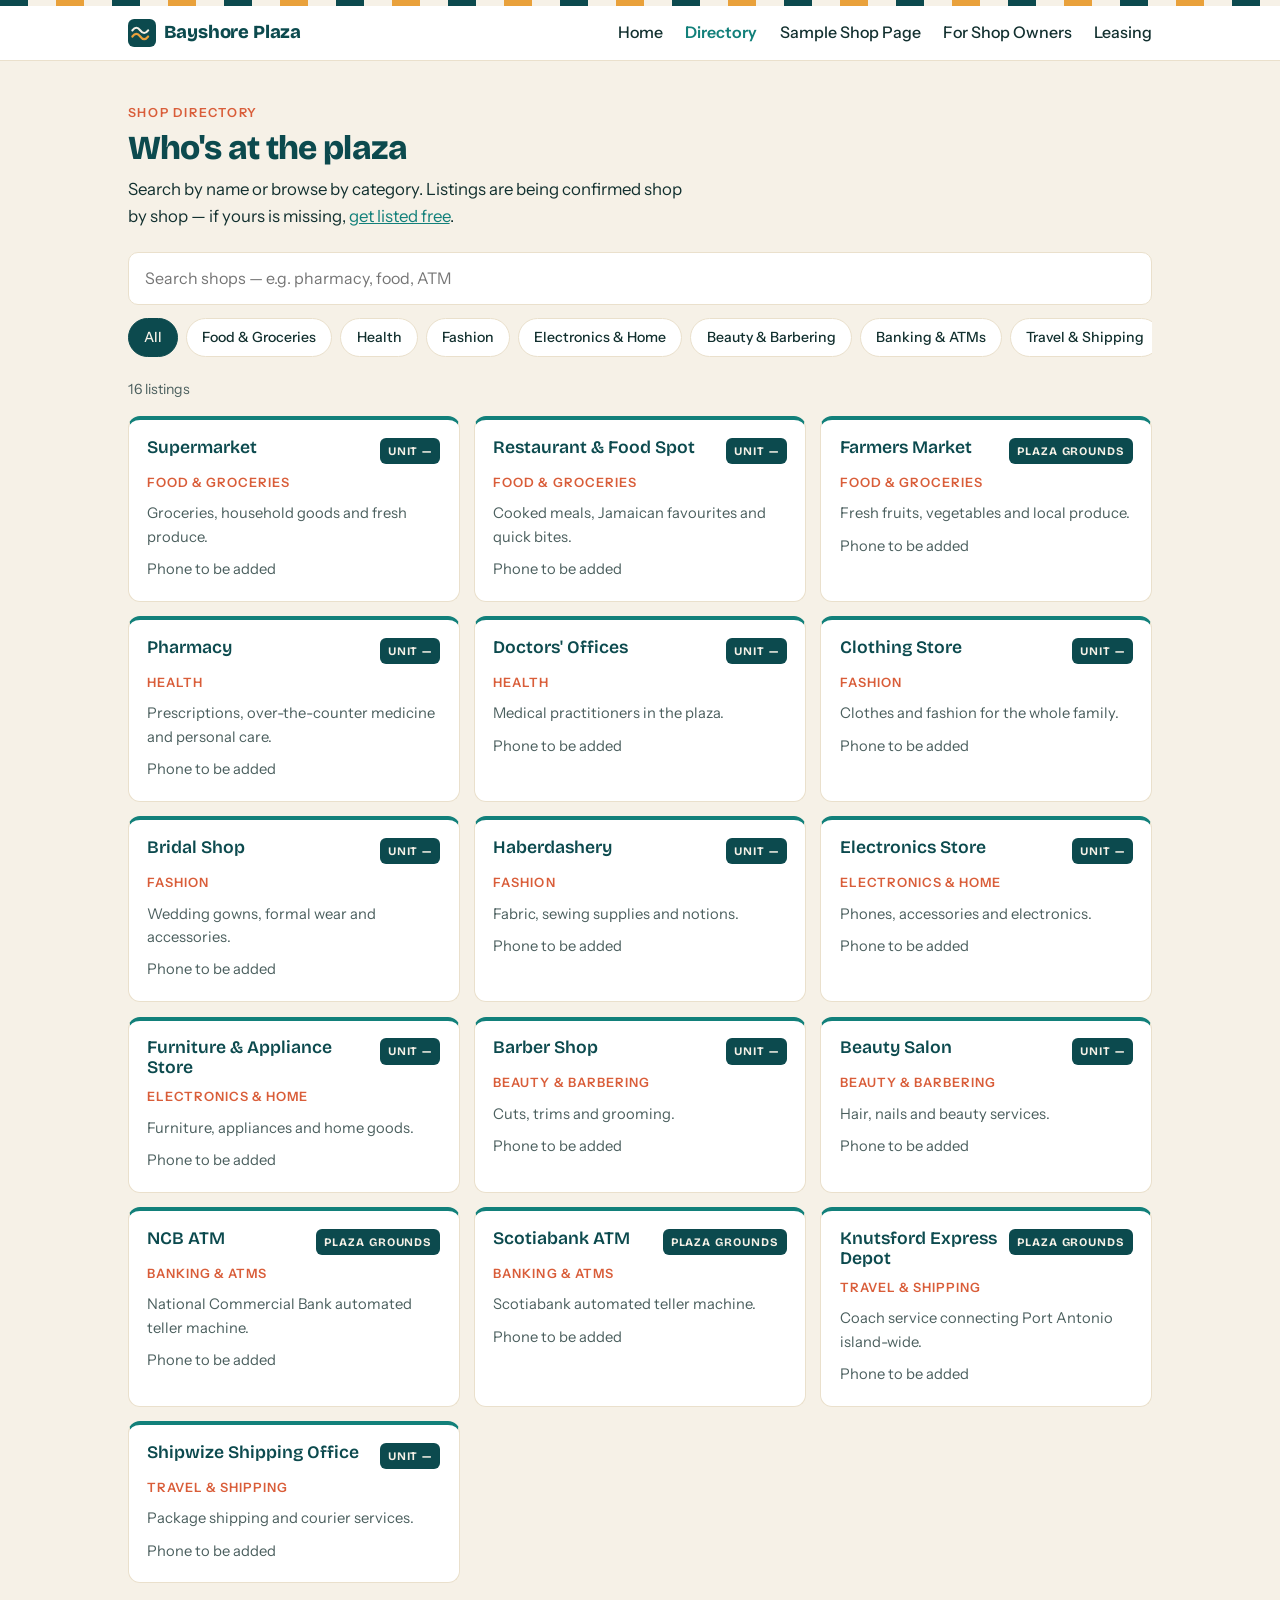
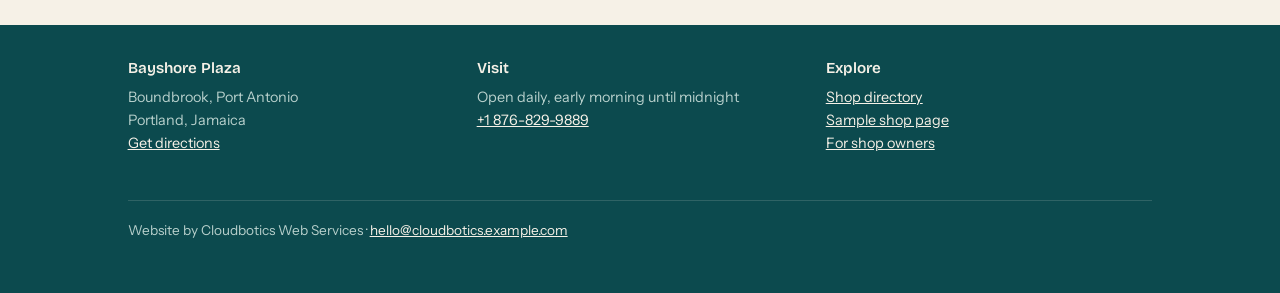
==== directory.html @ 3031645c "Bayshore Plaza teaser site — Phase 1 validation asset Static mobile-first site (4 pages), shop direc" ====
<!DOCTYPE html>
<html lang="en">
<head>
  <meta charset="UTF-8">
  <meta name="viewport" content="width=device-width, initial-scale=1.0">
  <title>Shop Directory — Bayshore Plaza, Port Antonio</title>
  <meta name="description" content="Browse the shops and services at Bayshore Plaza, Boundbrook, Port Antonio: supermarket, pharmacy, restaurants, fashion, electronics, ATMs and more.">

  <!-- Open Graph -->
  <meta property="og:type" content="website">
  <meta property="og:title" content="Shop Directory — Bayshore Plaza">
  <meta property="og:description" content="Find every shop and service at Bayshore Plaza, Port Antonio.">
  <!-- PLACEHOLDER: replace domain with the real deployed URL (og-image.jpg ships in this folder; regenerate from og-card.html) -->
  <meta property="og:url" content="https://bayshoreplaza.com/directory.html">
  <meta property="og:image" content="https://bayshoreplaza.com/og-image.jpg">
  <meta property="og:locale" content="en_JM">

  <link rel="icon" href="data:image/svg+xml,%3Csvg xmlns='http://www.w3.org/2000/svg' viewBox='0 0 32 32'%3E%3Crect width='32' height='32' rx='7' fill='%230c4a4e'/%3E%3Cpath d='M5 20c3-4 6-4 9 0s6 4 9 0' stroke='%23e9a13b' stroke-width='2.5' fill='none' stroke-linecap='round'/%3E%3Cpath d='M5 13c3-4 6-4 9 0s6 4 9 0' stroke='%23f6f1e7' stroke-width='2.5' fill='none' stroke-linecap='round'/%3E%3C/svg%3E">

  <link rel="preconnect" href="https://fonts.googleapis.com">
  <link rel="preconnect" href="https://fonts.gstatic.com" crossorigin>
  <link href="https://fonts.googleapis.com/css2?family=Bricolage+Grotesque:wght@600;800&family=Instrument+Sans:wght@400;500;600&display=swap" rel="stylesheet">
  <link rel="stylesheet" href="css/styles.css">
</head>
<body>
  <div class="awning" aria-hidden="true"></div>

  <header class="site-header">
    <div class="site-header__bar">
      <a class="brand" href="index.html">
        <svg class="brand__mark" viewBox="0 0 32 32" aria-hidden="true"><rect width="32" height="32" rx="7" fill="#0c4a4e"/><path d="M5 20c3-4 6-4 9 0s6 4 9 0" stroke="#e9a13b" stroke-width="2.5" fill="none" stroke-linecap="round"/><path d="M5 13c3-4 6-4 9 0s6 4 9 0" stroke="#f6f1e7" stroke-width="2.5" fill="none" stroke-linecap="round"/></svg>
        Bayshore Plaza
      </a>
      <button class="nav-toggle" aria-expanded="false" aria-controls="site-nav">Menu</button>
      <nav class="site-nav" id="site-nav" aria-label="Main">
        <a href="index.html">Home</a>
        <a href="directory.html" aria-current="page">Directory</a>
        <a href="shop-demo.html">Sample Shop Page</a>
        <a href="for-businesses.html">For Shop Owners</a>
        <a href="index.html#leasing">Leasing</a>
      </nav>
    </div>
  </header>

  <main class="section">
    <div class="container">
      <span class="eyebrow">Shop directory</span>
      <h1>Who's at the plaza</h1>
      <p class="lede">Search by name or browse by category. Listings are being confirmed shop by shop — if yours is missing, <a href="for-businesses.html">get listed free</a>.</p>

      <div class="filters">
        <label for="shop-search" class="visually-hidden" style="position:absolute;left:-9999px">Search shops</label>
        <input class="search-input" id="shop-search" type="search" placeholder="Search shops — e.g. pharmacy, food, ATM" autocomplete="off">
        <div class="chip-row" id="chip-row" role="group" aria-label="Filter by category"></div>
      </div>

      <p class="results-count" id="results-count" aria-live="polite"></p>
      <div class="shop-grid" id="shop-grid"></div>
    </div>
  </main>

  <footer class="site-footer">
    <div class="container">
      <div class="site-footer__grid">
        <div>
          <h3>Bayshore Plaza</h3>
          <p>Boundbrook, Port Antonio<br>Portland, Jamaica<br><a href="https://www.google.com/maps?q=18.1814917,-76.4604981" target="_blank" rel="noopener">Get directions</a></p>
        </div>
        <div>
          <h3>Visit</h3>
          <p>Open daily, early morning until midnight<br><a href="tel:+18768299889">+1 876-829-9889</a></p>
        </div>
        <div>
          <h3>Explore</h3>
          <p><a href="directory.html">Shop directory</a><br><a href="shop-demo.html">Sample shop page</a><br><a href="for-businesses.html">For shop owners</a></p>
        </div>
      </div>
      <p class="credit">Website by Cloudbotics Web Services ·
        <!-- PLACEHOLDER: Cloudbotics contact email -->
        <a href="mailto:hello@cloudbotics.example.com">hello@cloudbotics.example.com</a>
      </p>
    </div>
  </footer>

  <div class="mobile-cta">
    <a href="tel:+18768299889">📞 Call the plaza</a>
    <a href="https://www.google.com/maps?q=18.1814917,-76.4604981" target="_blank" rel="noopener">📍 Directions</a>
  </div>

  <script src="data/shops.js"></script>
  <script src="js/directory.js" defer></script>
  <script src="js/main.js" defer></script>
</body>
</html>
---- css/styles.css ----
/* ==========================================================================
   Bayshore Plaza — styles.css
   Palette: deep sea teal / teal / sand / mango accent
   Mobile-first (~380px), scales up at 640px and 960px
   ========================================================================== */

:root {
  --ink: #12302f;          /* near-black teal ink */
  --sea-deep: #0c4a4e;     /* deep sea teal — headers, footer */
  --sea: #12807a;          /* primary teal — links, buttons */
  --sea-soft: #e3f0ee;     /* pale teal wash */
  --sand: #f6f1e7;         /* page background */
  --sand-deep: #eae0cc;    /* card borders, dividers */
  --mango: #e9a13b;        /* warm accent — highlights, badges */
  --coral: #d95d39;        /* small warm details only */
  --white: #ffffff;
  --whatsapp: #1fa855;
  --radius: 12px;
  --shadow: 0 1px 3px rgba(18, 48, 47, 0.08), 0 4px 14px rgba(18, 48, 47, 0.06);
  --font-display: "Bricolage Grotesque", "Avenir Next", "Segoe UI", sans-serif;
  --font-body: "Instrument Sans", -apple-system, "Segoe UI", Roboto, sans-serif;
}

* { box-sizing: border-box; }

html { scroll-behavior: smooth; }

body {
  margin: 0;
  font-family: var(--font-body);
  font-size: 1rem;
  line-height: 1.6;
  color: var(--ink);
  background: var(--sand);
  -webkit-font-smoothing: antialiased;
}

img, iframe { max-width: 100%; }

h1, h2, h3 {
  font-family: var(--font-display);
  line-height: 1.15;
  margin: 0 0 0.5rem;
  color: var(--sea-deep);
}

h1 { font-size: 2.1rem; font-weight: 800; letter-spacing: -0.02em; }
h2 { font-size: 1.5rem; font-weight: 700; }
h3 { font-size: 1.1rem; font-weight: 600; }

p { margin: 0 0 1rem; }

a { color: var(--sea); }

:focus-visible {
  outline: 3px solid var(--mango);
  outline-offset: 2px;
  border-radius: 4px;
}

@media (prefers-reduced-motion: reduce) {
  html { scroll-behavior: auto; }
  *, *::before, *::after { transition: none !important; animation: none !important; }
}

/* --- Signature: awning stripe (teal / sand / mango), used at the top of
       every page and above key cards — echoes shopfront awnings --------- */
.awning {
  height: 6px;
  background: repeating-linear-gradient(
    90deg,
    var(--sea-deep) 0 28px,
    var(--sand) 28px 56px,
    var(--mango) 56px 84px,
    var(--sand) 84px 112px
  );
}

/* --- Layout helpers ---------------------------------------------------- */
.container {
  width: 100%;
  max-width: 1060px;
  margin: 0 auto;
  padding: 0 1.1rem;
}

.section { padding: 2.6rem 0; }
.section--tint { background: var(--sea-soft); }
.section--deep { background: var(--sea-deep); color: var(--sand); }
.section--deep h2, .section--deep h3 { color: var(--sand); }
.section--deep a { color: var(--mango); }
/* buttons keep their own text colors inside dark sections */
.section--deep a.btn--whatsapp { color: var(--white); }
.section--deep a.btn--sand { color: var(--ink); }
.section--deep a.btn--primary { color: var(--white); }
.section--deep a.btn--ghost { color: var(--sand); border-color: var(--sand); }

.eyebrow {
  display: block;
  font-size: 0.78rem;
  font-weight: 600;
  letter-spacing: 0.14em;
  text-transform: uppercase;
  color: var(--coral);
  margin-bottom: 0.4rem;
}
.section--deep .eyebrow { color: var(--mango); }

.lede { font-size: 1.05rem; max-width: 34em; }

/* --- Header / nav ------------------------------------------------------- */
.site-header {
  position: sticky;
  top: 0;
  z-index: 50;
  background: var(--white);
  border-bottom: 1px solid var(--sand-deep);
}

.site-header__bar {
  display: flex;
  align-items: center;
  justify-content: space-between;
  gap: 1rem;
  padding: 0.7rem 1.1rem;
  max-width: 1060px;
  margin: 0 auto;
}

.brand {
  font-family: var(--font-display);
  font-weight: 800;
  font-size: 1.15rem;
  color: var(--sea-deep);
  text-decoration: none;
  letter-spacing: -0.01em;
  display: flex;
  align-items: center;
  gap: 0.5rem;
}

.brand__mark {
  width: 28px;
  height: 28px;
  flex: none;
}

.nav-toggle {
  appearance: none;
  background: none;
  border: 1px solid var(--sand-deep);
  border-radius: 8px;
  padding: 0.45rem 0.6rem;
  font: inherit;
  color: var(--sea-deep);
  cursor: pointer;
  display: inline-flex;
  align-items: center;
  gap: 0.4rem;
}

.site-nav {
  display: none;
  position: absolute;
  top: 100%;
  left: 0;
  right: 0;
  background: var(--white);
  border-bottom: 1px solid var(--sand-deep);
  box-shadow: var(--shadow);
  padding: 0.5rem 1.1rem 1rem;
}

.site-nav.is-open { display: block; }

.site-nav a {
  display: block;
  padding: 0.65rem 0.2rem;
  text-decoration: none;
  color: var(--ink);
  font-weight: 500;
  border-bottom: 1px solid var(--sand);
}

.site-nav a[aria-current="page"] { color: var(--sea); font-weight: 600; }

@media (min-width: 640px) {
  .nav-toggle { display: none; }
  .site-nav {
    display: flex;
    position: static;
    background: none;
    border: 0;
    box-shadow: none;
    padding: 0;
    gap: 1.4rem;
  }
  .site-nav a { border: 0; padding: 0.2rem 0; }
}

/* --- Buttons ------------------------------------------------------------ */
.btn {
  display: inline-flex;
  align-items: center;
  justify-content: center;
  gap: 0.5rem;
  padding: 0.78rem 1.35rem;
  border-radius: 999px;
  font-weight: 600;
  font-size: 0.98rem;
  text-decoration: none;
  border: 2px solid transparent;
  cursor: pointer;
  transition: transform 0.12s ease, box-shadow 0.12s ease;
}
.btn:active { transform: translateY(1px); }

.btn--primary { background: var(--sea); color: var(--white); }
.btn--primary:hover { box-shadow: 0 4px 14px rgba(18, 128, 122, 0.35); }

.btn--ghost { border-color: var(--sea); color: var(--sea); background: transparent; }
.btn--ghost:hover { background: var(--sea-soft); }

.btn--sand { background: var(--mango); color: var(--ink); }
.btn--sand:hover { box-shadow: 0 4px 14px rgba(233, 161, 59, 0.4); }

.btn--whatsapp { background: var(--whatsapp); color: var(--white); }
.btn--whatsapp:hover { box-shadow: 0 4px 14px rgba(31, 168, 85, 0.35); }

.btn--small { padding: 0.5rem 0.95rem; font-size: 0.88rem; }

/* --- Hero ---------------------------------------------------------------- */
.hero {
  background: var(--sea-deep);
  color: var(--sand);
  overflow: hidden;
}

.hero__inner {
  display: grid;
  gap: 1.6rem;
  padding-top: 2.6rem;
  padding-bottom: 2.8rem;
}

.hero .eyebrow { color: var(--mango); }

.hero h1 { color: var(--white); font-size: 2.4rem; margin-bottom: 0.7rem; }
.hero .lede { color: #cfe3df; }

.hero__actions { display: flex; flex-wrap: wrap; gap: 0.75rem; }

/* Hero image placeholder — replace with a real photo of the plaza */
.hero__media {
  border-radius: var(--radius);
  min-height: 210px;
  background:
    linear-gradient(160deg, rgba(12, 74, 78, 0.15), rgba(12, 74, 78, 0.55)),
    linear-gradient(120deg, #12807a 0%, #0c4a4e 55%, #123c3f 100%);
  display: flex;
  align-items: flex-end;
  padding: 1rem;
  position: relative;
}

.hero__media::before {
  content: "";
  position: absolute;
  inset: auto 0 0 0;
  height: 40%;
  background: repeating-linear-gradient(
    90deg,
    rgba(233, 161, 59, 0.18) 0 18px,
    transparent 18px 36px
  );
  border-radius: 0 0 var(--radius) var(--radius);
  pointer-events: none;
}

.hero__media-note {
  font-size: 0.8rem;
  color: rgba(246, 241, 231, 0.85);
  background: rgba(12, 74, 78, 0.6);
  padding: 0.3rem 0.6rem;
  border-radius: 6px;
  position: relative;
}

/* Signboard strip — plaza-style hours marquee under the hero */
.signboard {
  background: var(--mango);
  color: var(--ink);
  font-weight: 600;
  font-size: 0.92rem;
  text-align: center;
  padding: 0.55rem 1rem;
}

@media (min-width: 960px) {
  .hero__inner {
    grid-template-columns: 1.05fr 0.95fr;
    align-items: center;
    padding-top: 4rem;
    padding-bottom: 4rem;
  }
  .hero h1 { font-size: 3.1rem; }
  .hero__media { min-height: 320px; }
}

/* --- Amenity grid --------------------------------------------------------- */
.amenity-grid {
  display: grid;
  grid-template-columns: repeat(2, 1fr);
  gap: 0.8rem;
  margin-top: 1.4rem;
}

.amenity {
  background: var(--white);
  border: 1px solid var(--sand-deep);
  border-radius: var(--radius);
  padding: 0.95rem 0.9rem;
  display: flex;
  align-items: center;
  gap: 0.7rem;
  font-weight: 500;
  font-size: 0.92rem;
}

.amenity svg {
  width: 26px;
  height: 26px;
  flex: none;
  color: var(--sea);
}

@media (min-width: 640px) { .amenity-grid { grid-template-columns: repeat(3, 1fr); } }
@media (min-width: 960px) { .amenity-grid { grid-template-columns: repeat(4, 1fr); } }

/* --- Map / visit --------------------------------------------------------- */
.map-embed {
  border: 0;
  width: 100%;
  height: 300px;
  border-radius: var(--radius);
  box-shadow: var(--shadow);
  display: block;
}

.visit-grid {
  display: grid;
  gap: 0.9rem;
  margin-top: 1.4rem;
}

.visit-card {
  background: var(--white);
  border: 1px solid var(--sand-deep);
  border-radius: var(--radius);
  padding: 1.1rem 1.15rem;
}

.visit-card h3 { display: flex; align-items: center; gap: 0.5rem; }
.visit-card svg { width: 20px; height: 20px; color: var(--coral); flex: none; }
.visit-card p { margin: 0.3rem 0 0; font-size: 0.95rem; }

@media (min-width: 640px) { .visit-grid { grid-template-columns: repeat(2, 1fr); } }
@media (min-width: 960px) { .visit-grid { grid-template-columns: repeat(4, 1fr); } }

/* --- Directory ------------------------------------------------------------ */
.filters {
  display: grid;
  gap: 0.8rem;
  margin: 1.4rem 0 1.6rem;
}

.search-input {
  width: 100%;
  padding: 0.8rem 1rem;
  font: inherit;
  border: 1.5px solid var(--sand-deep);
  border-radius: 10px;
  background: var(--white);
  color: var(--ink);
}
.search-input:focus { border-color: var(--sea); outline: none; }

.chip-row {
  display: flex;
  gap: 0.5rem;
  overflow-x: auto;
  padding-bottom: 0.3rem;
  -webkit-overflow-scrolling: touch;
}

.chip {
  flex: none;
  padding: 0.45rem 0.95rem;
  border-radius: 999px;
  border: 1.5px solid var(--sand-deep);
  background: var(--white);
  font: inherit;
  font-size: 0.88rem;
  font-weight: 500;
  color: var(--ink);
  cursor: pointer;
  white-space: nowrap;
}

.chip[aria-pressed="true"] {
  background: var(--sea-deep);
  border-color: var(--sea-deep);
  color: var(--sand);
}

.shop-grid {
  display: grid;
  gap: 0.9rem;
}

@media (min-width: 640px) { .shop-grid { grid-template-columns: repeat(2, 1fr); } }
@media (min-width: 960px) { .shop-grid { grid-template-columns: repeat(3, 1fr); } }

.shop-card {
  background: var(--white);
  border: 1px solid var(--sand-deep);
  border-radius: var(--radius);
  padding: 1.1rem 1.15rem 1.2rem;
  display: flex;
  flex-direction: column;
  gap: 0.55rem;
  border-top: 4px solid var(--sea);
}

.shop-card__head {
  display: flex;
  justify-content: space-between;
  align-items: flex-start;
  gap: 0.6rem;
}

.shop-card h3 { margin: 0; }

/* Unit plate — styled like the plaza's physical unit signage */
.unit-plate {
  flex: none;
  font-family: var(--font-display);
  font-size: 0.72rem;
  font-weight: 700;
  letter-spacing: 0.08em;
  background: var(--sea-deep);
  color: var(--sand);
  border-radius: 6px;
  padding: 0.25rem 0.5rem;
  text-transform: uppercase;
}

.shop-card__cat {
  font-size: 0.8rem;
  font-weight: 600;
  letter-spacing: 0.08em;
  text-transform: uppercase;
  color: var(--coral);
}

.shop-card__meta { font-size: 0.92rem; color: #4b5f5e; margin: 0; }

.shop-card__actions { margin-top: auto; display: flex; gap: 0.5rem; padding-top: 0.5rem; }

.results-empty {
  text-align: center;
  padding: 2.5rem 1rem;
  color: #4b5f5e;
}

.results-count { font-size: 0.88rem; color: #4b5f5e; margin: -0.6rem 0 1rem; }

/* --- Demo shop page -------------------------------------------------------- */
.demo-banner {
  background: var(--coral);
  color: var(--white);
  text-align: center;
  font-weight: 600;
  font-size: 0.92rem;
  padding: 0.6rem 1rem;
}

.gallery {
  display: grid;
  grid-template-columns: repeat(2, 1fr);
  gap: 0.6rem;
  margin: 1.2rem 0;
}

.gallery__item {
  aspect-ratio: 4 / 3;
  border-radius: 10px;
  background: linear-gradient(140deg, var(--sea-soft), var(--sand-deep));
  display: flex;
  align-items: center;
  justify-content: center;
  color: #5b6f6d;
  font-size: 0.8rem;
  text-align: center;
  padding: 0.5rem;
}

.gallery__item:first-child { grid-column: 1 / -1; aspect-ratio: 16 / 9; }

img.gallery__item { object-fit: cover; padding: 0; display: block; width: 100%; height: 100%; }

@media (min-width: 640px) {
  .gallery { grid-template-columns: repeat(4, 1fr); }
  .gallery__item:first-child { grid-column: 1 / 3; grid-row: 1 / 3; aspect-ratio: auto; }
}

.hours-table { width: 100%; border-collapse: collapse; font-size: 0.95rem; }
.hours-table td { padding: 0.45rem 0; border-bottom: 1px solid var(--sand); }
.hours-table td:last-child { text-align: right; font-weight: 500; }

.badge-listed {
  display: inline-flex;
  align-items: center;
  gap: 0.45rem;
  background: var(--sea-soft);
  border: 1px solid var(--sea);
  color: var(--sea-deep);
  border-radius: 999px;
  padding: 0.4rem 0.9rem;
  font-size: 0.85rem;
  font-weight: 600;
}
.badge-listed svg { width: 16px; height: 16px; color: var(--sea); }

.insta-placeholder {
  border: 2px dashed var(--sand-deep);
  border-radius: var(--radius);
  padding: 2rem 1rem;
  text-align: center;
  color: #5b6f6d;
  font-size: 0.9rem;
  background: var(--white);
}

.two-col { display: grid; gap: 1.6rem; }
@media (min-width: 960px) { .two-col { grid-template-columns: 1.2fr 0.8fr; align-items: start; } }

/* --- Pricing (for-businesses) ---------------------------------------------- */
.benefit-list { display: grid; gap: 0.9rem; margin-top: 1.4rem; }
@media (min-width: 640px) { .benefit-list { grid-template-columns: repeat(3, 1fr); } }

.benefit {
  background: var(--white);
  border: 1px solid var(--sand-deep);
  border-radius: var(--radius);
  padding: 1.2rem 1.15rem;
}
.benefit svg { width: 30px; height: 30px; color: var(--sea); margin-bottom: 0.6rem; }
.benefit p { margin: 0; font-size: 0.95rem; }

.pricing-grid { display: grid; gap: 1rem; margin-top: 1.6rem; }
@media (min-width: 960px) { .pricing-grid { grid-template-columns: repeat(3, 1fr); } }

.plan {
  background: var(--white);
  border: 1px solid var(--sand-deep);
  border-radius: var(--radius);
  padding: 1.4rem 1.3rem;
  display: flex;
  flex-direction: column;
  gap: 0.7rem;
}

.plan--featured {
  border: 2px solid var(--mango);
  box-shadow: var(--shadow);
  position: relative;
}

.plan__flag {
  position: absolute;
  top: -0.8rem;
  left: 1.1rem;
  background: var(--mango);
  color: var(--ink);
  font-size: 0.72rem;
  font-weight: 700;
  letter-spacing: 0.1em;
  text-transform: uppercase;
  padding: 0.25rem 0.7rem;
  border-radius: 999px;
}

.plan__price {
  font-family: var(--font-display);
  font-size: 1.7rem;
  font-weight: 800;
  color: var(--sea-deep);
}
.plan__price small { font-size: 0.85rem; font-weight: 500; color: #4b5f5e; }

.plan ul { margin: 0; padding: 0 0 0 1.1rem; font-size: 0.94rem; display: grid; gap: 0.35rem; }
.plan .btn { margin-top: auto; }

/* --- Leasing / contact ------------------------------------------------------ */
.contact-block {
  display: grid;
  gap: 1rem;
  margin-top: 1.2rem;
}
@media (min-width: 640px) { .contact-block { grid-template-columns: 1fr 1fr; } }

/* --- Footer ------------------------------------------------------------------ */
.site-footer {
  background: var(--sea-deep);
  color: #b8d0cc;
  font-size: 0.9rem;
  padding: 2.2rem 0 5rem; /* bottom padding clears the mobile CTA bar */
}

.site-footer a { color: var(--sand); }

.site-footer__grid { display: grid; gap: 1.4rem; }
@media (min-width: 640px) { .site-footer__grid { grid-template-columns: repeat(3, 1fr); } }

.site-footer h3 { color: var(--sand); font-size: 0.95rem; }

.site-footer .credit {
  margin-top: 1.8rem;
  padding-top: 1.2rem;
  border-top: 1px solid rgba(246, 241, 231, 0.15);
  font-size: 0.85rem;
}

/* Mobile sticky call/WhatsApp bar */
.mobile-cta {
  position: fixed;
  bottom: 0;
  left: 0;
  right: 0;
  z-index: 60;
  display: flex;
  background: var(--white);
  border-top: 1px solid var(--sand-deep);
  box-shadow: 0 -3px 12px rgba(18, 48, 47, 0.1);
}

.mobile-cta a {
  flex: 1;
  text-align: center;
  padding: 0.85rem 0.5rem;
  font-weight: 600;
  font-size: 0.92rem;
  text-decoration: none;
  color: var(--sea-deep);
}

.mobile-cta a + a { border-left: 1px solid var(--sand-deep); }

@media (min-width: 960px) {
  .mobile-cta { display: none; }
  .site-footer { padding-bottom: 2.2rem; }
}
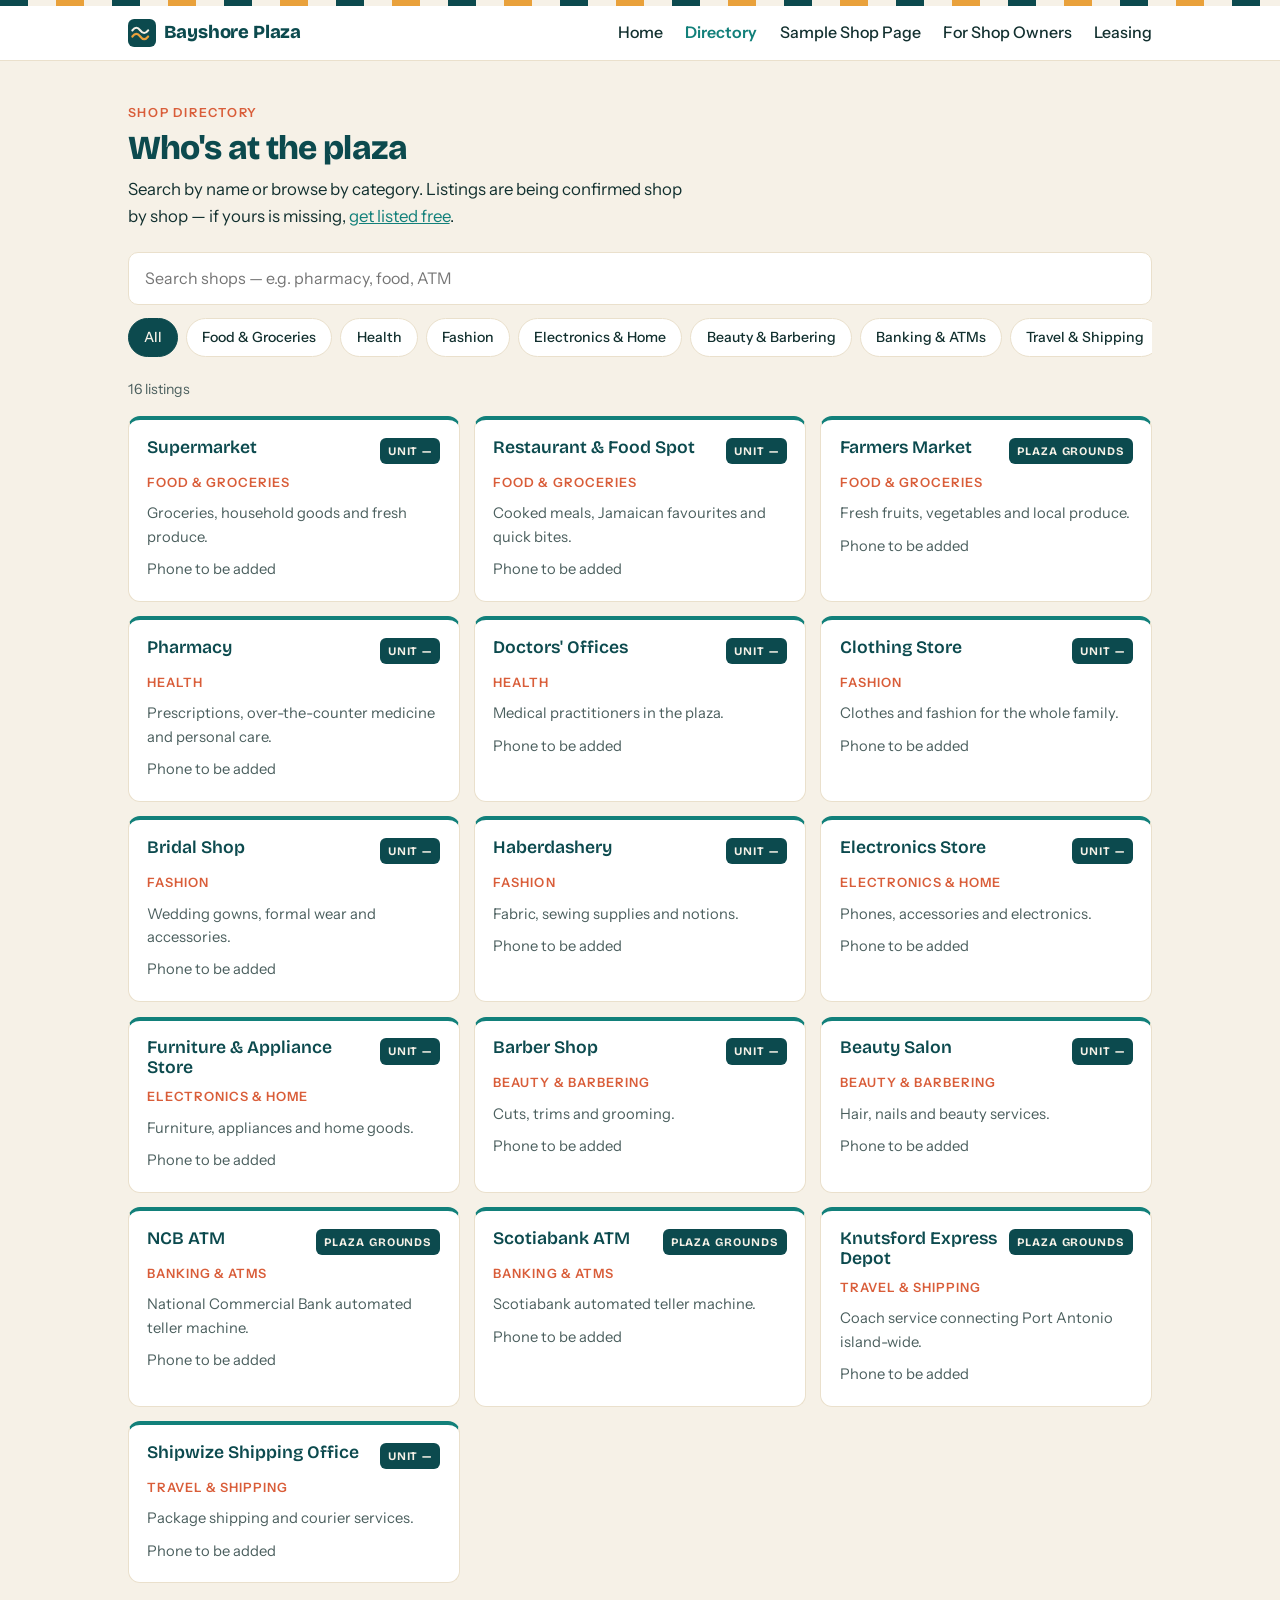
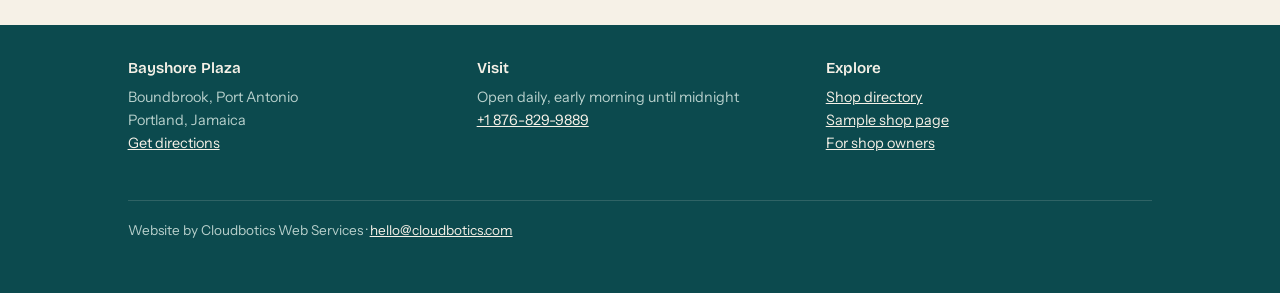
==== commit 7c35debb: "Set real Cloudbotics contact email (hello@cloudbotics.com) Co-Authored-By: Claude Fable 5 <noreply@a" ====
--- a/directory.html
+++ b/directory.html
@@ -76,8 +76,7 @@
         </div>
       </div>
       <p class="credit">Website by Cloudbotics Web Services ·
-        <!-- PLACEHOLDER: Cloudbotics contact email -->
-        <a href="mailto:hello@cloudbotics.example.com">hello@cloudbotics.example.com</a>
+        <a href="mailto:hello@cloudbotics.com">hello@cloudbotics.com</a>
       </p>
     </div>
   </footer>
